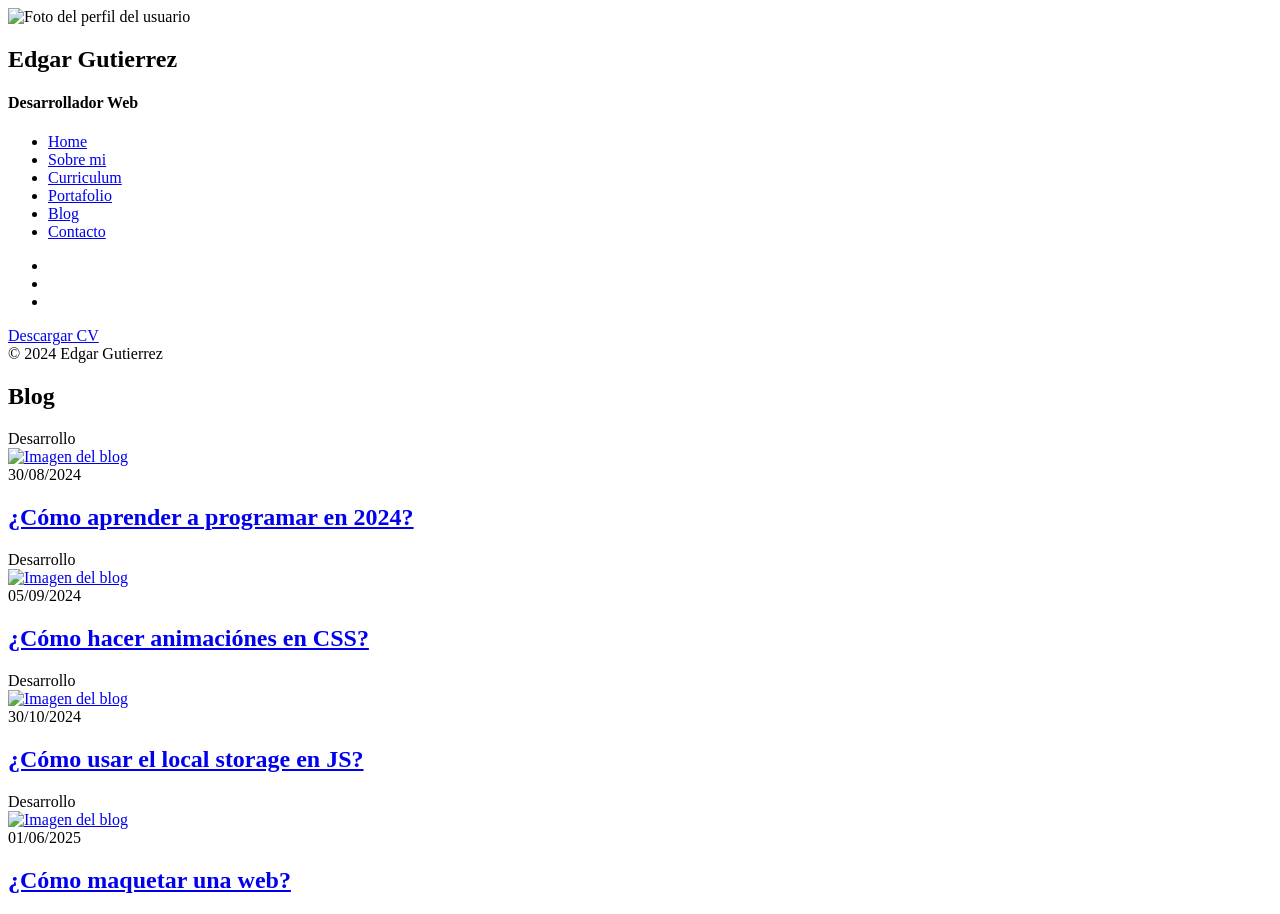
==== blog.html @ 9d8c7b8d "Add files via upload" ====
<!DOCTYPE html>
<html lang="es">
<head>
    <meta charset="UTF-8">
    <meta name="viewport" content="width=device-width, initial-scale=1, maximum-scale=1">
    <link rel="stylesheet" type="text/css" href="assets/fonts/fontawesome-free-6.1.2-web/css/all.min.css"/>
    <link rel="stylesheet" type="text/css" href="assets/fonts/poppins/poppins.css"/>
    <link rel="stylesheet" type="text/css" href="assets/css/reset.css"/>
    <link rel="stylesheet" type="text/css" href="assets/css/scroll.css"/>
    <link rel="stylesheet" type="text/css" href="assets/css/styles.css"/>
    <link rel="stylesheet" type="text/css" href="assets/css/responsive.css"/>
    <script src="assets/js/menu.js" defer></script>

    <title>Portafolio - Edgar Gutierrez</title>
</head>
<body>
    <!-------Layout principal------>
    <div class="layout">
        
        <!--Barra lateral (info usuario)-->
        <aside class="layout__aside">
            <section class="aside__userInfo">

                <!--Informacion general-->
                <div class="userInfo__general">
                    <div class="userInfo__containerImage">
                        <img src="assets/img/default-user.jpg" class="userInfo__image" alt="Foto del perfil del usuario"/>
                        <!--Aqui es la sombra con el pseudoelemento-->
                    </div>

                    <h2 class="userInfo__name">Edgar Gutierrez</h2>
                    <h4 class="userInfo__job">Desarrollador Web</h4>
                </div>
                
                <!--Menú de navegación-->
                <nav class="layout__menu">
                    <ul class="menu__list">
                        <li class="menu__option">
                            <a href="index.html" class="menu__link">
                                <i class="menu__icon fa-solid fa-house"></i>
                                <span class="menu__overlay">Home</span>
                            </a>
                        </li>

                        <li class="menu__option">
                            <a href="sobreMi.html" class="menu__link">
                                <i class="menu__icon fa-solid fa-user"></i>
                                <span class="menu__overlay">Sobre mi</span>
                            </a>
                        </li>

                        <li class="menu__option">
                            <a href="estudios.html" class="menu__link">
                                <i class="menu__icon fa-solid fa-graduation-cap"></i>
                                <span class="menu__overlay">Curriculum</span>
                            </a>
                        </li>

                        <li class="menu__option">
                            <a href="portafolio.html" class="menu__link">
                                <i class="menu__icon fa-solid fa-briefcase"></i>
                                <span class="menu__overlay">Portafolio</span>
                            </a>
                        </li>

                        <li class="menu__option">
                            <a href="blog.html" class="menu__link menu__link--active">
                                <i class="menu__icon fa-solid fa-book"></i>
                                <span class="menu__overlay">Blog</span>
                            </a>
                        </li>

                        <li class="menu__option">
                            <a href="contacto.html" class="menu__link">
                                <i class="menu__icon fa-solid fa-envelope"></i>
                                <span class="menu__overlay">Contacto</span>
                            </a>
                        </li>
                    </ul>
                </nav>

                <!--Links a redes sociales-->
                <div class="userInfo__links">
                    <ul class="links__social">
                        <li class="social__option">
                            <a href="#" class="social__link">
                                <i class="social__icon fa-brands fa-youtube"></i>
                            </a>
                        </li>

                        <li class="social__option">
                            <a href="#" class="social__link">
                                <i class="social__icon fa-brands fa-linkedin"></i>
                            </a>
                        </li>

                        <li class="social__option">
                            <a href="#" class="social__link">
                                <i class="social__icon fa-brands fa-instagram"></i>
                            </a>
                        </li>
                    </ul>
                </div>

                <!--Botón del curriculum-->
                <div class="userInfo__buttons">
                    <a href="#" class="userInfo__btn">Descargar CV</a>
                </div>

                <!--Footer-->
                <footer class="userInfo__footer">
                    &copy; 2024 Edgar Gutierrez
                </footer>

            </section>
        </aside>

        <!--Menú responsive-->
        <div class="layout__menuToggle">
            <i class="menuToggle__icon fa-solid fa-bars"></i>
            <i class="menuToggle__icon fa-solid fa-xmark"></i>
        </div>

        <!--Contenedor principal-->
        <main class="layout__content">
            <section class="content__page content__blog">
                <!--Este contenido cambia en cada pagina del sitio web-->
                <header class="blog__header">
                    <h1 class="blog__title">Blog</h1>
                </header>

                <section class="blog__articles">

                    <article class="articles__article">
                        <div class="article__top">
                            <div class="article__category">Desarrollo</div>
                            <a href="#" class="article__imageLink">
                                <div class="article__mask">
                                    <img src="assets/img/articulo-1.jpg" class="article__image" alt="Imagen del blog"/>
                                </div>

                                <div class="article__logo">
                                    <i class="article__icon fa-solid fa-book"></i>
                                </div>
                            </a>
                        </div>

                        <div class="article__bottom">
                            <time datetime="2024-08-30" class="article__date">30/08/2024</time>
                            <a href="#" class="article__link">
                                <h2 class="article__title">¿Cómo aprender a programar en 2024?</h2>
                            </a>
                        </div>
                    </article>

                    <article class="articles__article">
                        <div class="article__top">
                            <div class="article__category">Desarrollo</div>
                            <a href="#" class="article__imageLink">
                                <div class="article__mask">
                                    <img src="assets/img/articulo-2.jpg" class="article__image" alt="Imagen del blog"/>
                                </div>

                                <div class="article__logo">
                                    <i class="article__icon fa-solid fa-book"></i>
                                </div>
                            </a>
                        </div>

                        <div class="article__bottom">
                            <time datetime="2024-08-30" class="article__date">05/09/2024</time>
                            <a href="#" class="article__link">
                                <h2 class="article__title">¿Cómo hacer animaciónes en CSS?</h2>
                            </a>
                        </div>
                    </article>

                    <article class="articles__article">
                        <div class="article__top">
                            <div class="article__category">Desarrollo</div>
                            <a href="#" class="article__imageLink">
                                <div class="article__mask">
                                    <img src="assets/img/articulo-3.jpg" class="article__image" alt="Imagen del blog"/>
                                </div>

                                <div class="article__logo">
                                    <i class="article__icon fa-solid fa-book"></i>
                                </div>
                            </a>
                        </div>

                        <div class="article__bottom">
                            <time datetime="2024-08-30" class="article__date">30/10/2024</time>
                            <a href="#" class="article__link">
                                <h2 class="article__title">¿Cómo usar el local storage en JS?</h2>
                            </a>
                        </div>
                    </article>

                    <article class="articles__article">
                        <div class="article__top">
                            <div class="article__category">Desarrollo</div>
                            <a href="#" class="article__imageLink">
                                <div class="article__mask">
                                    <img src="assets/img/articulo-4.jpg" class="article__image" alt="Imagen del blog"/>
                                </div>

                                <div class="article__logo">
                                    <i class="article__icon fa-solid fa-book"></i>
                                </div>
                            </a>
                        </div>

                        <div class="article__bottom">
                            <time datetime="2024-08-30" class="article__date">01/06/2025</time>
                            <a href="#" class="article__link">
                                <h2 class="article__title">¿Cómo maquetar una web?</h2>
                            </a>
                        </div>
                    </article>

                </section>

                

            </section>        

        </main>            
                    

    </div>
</body>
</html>
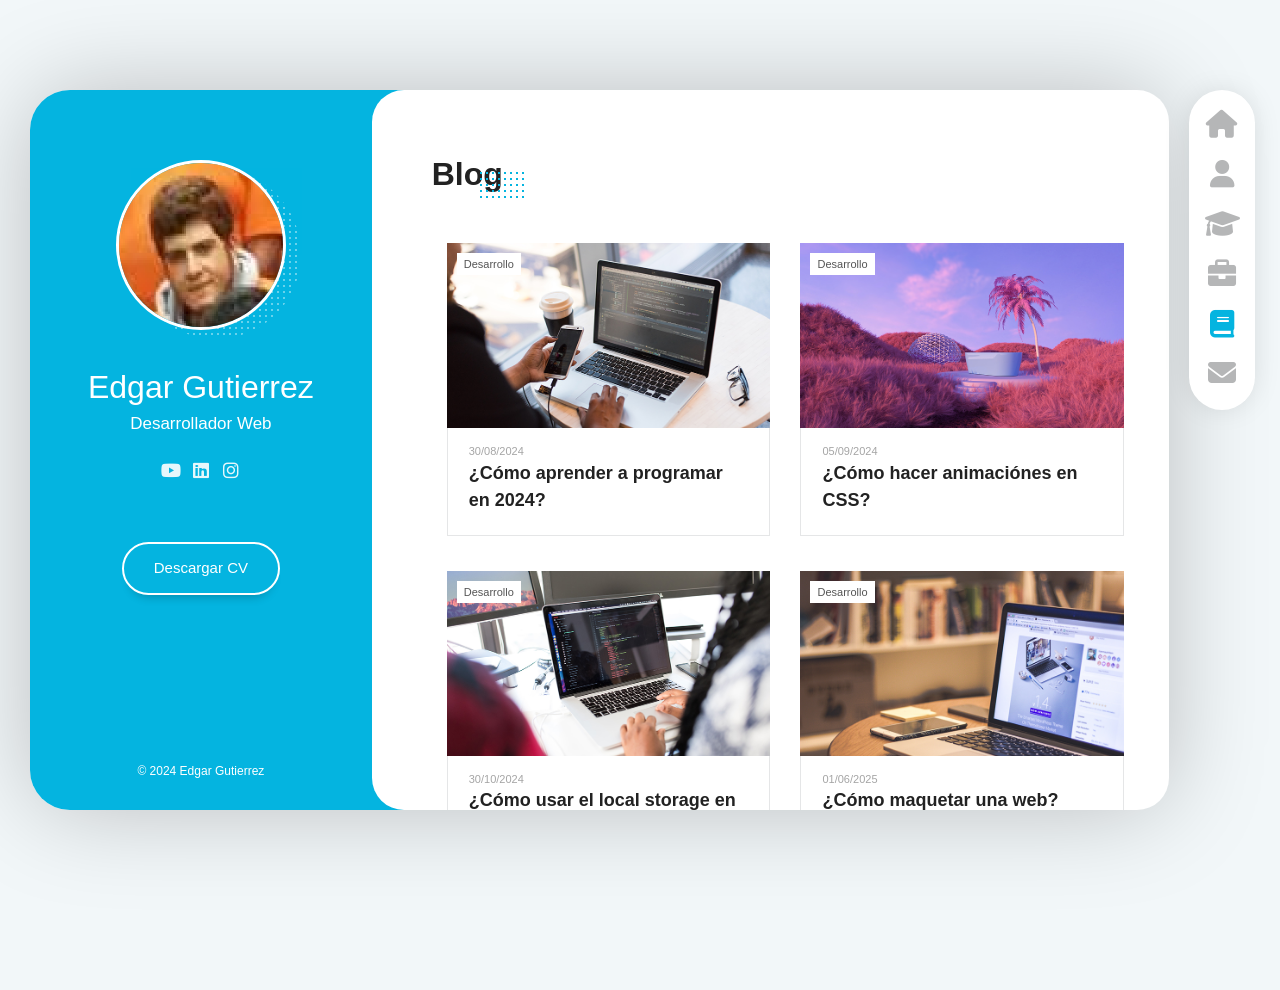
==== commit 4c90a0c5: "first commit" ====
--- a/blog.html
+++ b/blog.html
@@ -1,233 +1,233 @@
-<!DOCTYPE html>
-<html lang="es">
-<head>
-    <meta charset="UTF-8">
-    <meta name="viewport" content="width=device-width, initial-scale=1, maximum-scale=1">
-    <link rel="stylesheet" type="text/css" href="assets/fonts/fontawesome-free-6.1.2-web/css/all.min.css"/>
-    <link rel="stylesheet" type="text/css" href="assets/fonts/poppins/poppins.css"/>
-    <link rel="stylesheet" type="text/css" href="assets/css/reset.css"/>
-    <link rel="stylesheet" type="text/css" href="assets/css/scroll.css"/>
-    <link rel="stylesheet" type="text/css" href="assets/css/styles.css"/>
-    <link rel="stylesheet" type="text/css" href="assets/css/responsive.css"/>
-    <script src="assets/js/menu.js" defer></script>
-
-    <title>Portafolio - Edgar Gutierrez</title>
-</head>
-<body>
-    <!-------Layout principal------>
-    <div class="layout">
-        
-        <!--Barra lateral (info usuario)-->
-        <aside class="layout__aside">
-            <section class="aside__userInfo">
-
-                <!--Informacion general-->
-                <div class="userInfo__general">
-                    <div class="userInfo__containerImage">
-                        <img src="assets/img/default-user.jpg" class="userInfo__image" alt="Foto del perfil del usuario"/>
-                        <!--Aqui es la sombra con el pseudoelemento-->
-                    </div>
-
-                    <h2 class="userInfo__name">Edgar Gutierrez</h2>
-                    <h4 class="userInfo__job">Desarrollador Web</h4>
-                </div>
-                
-                <!--Menú de navegación-->
-                <nav class="layout__menu">
-                    <ul class="menu__list">
-                        <li class="menu__option">
-                            <a href="index.html" class="menu__link">
-                                <i class="menu__icon fa-solid fa-house"></i>
-                                <span class="menu__overlay">Home</span>
-                            </a>
-                        </li>
-
-                        <li class="menu__option">
-                            <a href="sobreMi.html" class="menu__link">
-                                <i class="menu__icon fa-solid fa-user"></i>
-                                <span class="menu__overlay">Sobre mi</span>
-                            </a>
-                        </li>
-
-                        <li class="menu__option">
-                            <a href="estudios.html" class="menu__link">
-                                <i class="menu__icon fa-solid fa-graduation-cap"></i>
-                                <span class="menu__overlay">Curriculum</span>
-                            </a>
-                        </li>
-
-                        <li class="menu__option">
-                            <a href="portafolio.html" class="menu__link">
-                                <i class="menu__icon fa-solid fa-briefcase"></i>
-                                <span class="menu__overlay">Portafolio</span>
-                            </a>
-                        </li>
-
-                        <li class="menu__option">
-                            <a href="blog.html" class="menu__link menu__link--active">
-                                <i class="menu__icon fa-solid fa-book"></i>
-                                <span class="menu__overlay">Blog</span>
-                            </a>
-                        </li>
-
-                        <li class="menu__option">
-                            <a href="contacto.html" class="menu__link">
-                                <i class="menu__icon fa-solid fa-envelope"></i>
-                                <span class="menu__overlay">Contacto</span>
-                            </a>
-                        </li>
-                    </ul>
-                </nav>
-
-                <!--Links a redes sociales-->
-                <div class="userInfo__links">
-                    <ul class="links__social">
-                        <li class="social__option">
-                            <a href="#" class="social__link">
-                                <i class="social__icon fa-brands fa-youtube"></i>
-                            </a>
-                        </li>
-
-                        <li class="social__option">
-                            <a href="#" class="social__link">
-                                <i class="social__icon fa-brands fa-linkedin"></i>
-                            </a>
-                        </li>
-
-                        <li class="social__option">
-                            <a href="#" class="social__link">
-                                <i class="social__icon fa-brands fa-instagram"></i>
-                            </a>
-                        </li>
-                    </ul>
-                </div>
-
-                <!--Botón del curriculum-->
-                <div class="userInfo__buttons">
-                    <a href="#" class="userInfo__btn">Descargar CV</a>
-                </div>
-
-                <!--Footer-->
-                <footer class="userInfo__footer">
-                    &copy; 2024 Edgar Gutierrez
-                </footer>
-
-            </section>
-        </aside>
-
-        <!--Menú responsive-->
-        <div class="layout__menuToggle">
-            <i class="menuToggle__icon fa-solid fa-bars"></i>
-            <i class="menuToggle__icon fa-solid fa-xmark"></i>
-        </div>
-
-        <!--Contenedor principal-->
-        <main class="layout__content">
-            <section class="content__page content__blog">
-                <!--Este contenido cambia en cada pagina del sitio web-->
-                <header class="blog__header">
-                    <h1 class="blog__title">Blog</h1>
-                </header>
-
-                <section class="blog__articles">
-
-                    <article class="articles__article">
-                        <div class="article__top">
-                            <div class="article__category">Desarrollo</div>
-                            <a href="#" class="article__imageLink">
-                                <div class="article__mask">
-                                    <img src="assets/img/articulo-1.jpg" class="article__image" alt="Imagen del blog"/>
-                                </div>
-
-                                <div class="article__logo">
-                                    <i class="article__icon fa-solid fa-book"></i>
-                                </div>
-                            </a>
-                        </div>
-
-                        <div class="article__bottom">
-                            <time datetime="2024-08-30" class="article__date">30/08/2024</time>
-                            <a href="#" class="article__link">
-                                <h2 class="article__title">¿Cómo aprender a programar en 2024?</h2>
-                            </a>
-                        </div>
-                    </article>
-
-                    <article class="articles__article">
-                        <div class="article__top">
-                            <div class="article__category">Desarrollo</div>
-                            <a href="#" class="article__imageLink">
-                                <div class="article__mask">
-                                    <img src="assets/img/articulo-2.jpg" class="article__image" alt="Imagen del blog"/>
-                                </div>
-
-                                <div class="article__logo">
-                                    <i class="article__icon fa-solid fa-book"></i>
-                                </div>
-                            </a>
-                        </div>
-
-                        <div class="article__bottom">
-                            <time datetime="2024-08-30" class="article__date">05/09/2024</time>
-                            <a href="#" class="article__link">
-                                <h2 class="article__title">¿Cómo hacer animaciónes en CSS?</h2>
-                            </a>
-                        </div>
-                    </article>
-
-                    <article class="articles__article">
-                        <div class="article__top">
-                            <div class="article__category">Desarrollo</div>
-                            <a href="#" class="article__imageLink">
-                                <div class="article__mask">
-                                    <img src="assets/img/articulo-3.jpg" class="article__image" alt="Imagen del blog"/>
-                                </div>
-
-                                <div class="article__logo">
-                                    <i class="article__icon fa-solid fa-book"></i>
-                                </div>
-                            </a>
-                        </div>
-
-                        <div class="article__bottom">
-                            <time datetime="2024-08-30" class="article__date">30/10/2024</time>
-                            <a href="#" class="article__link">
-                                <h2 class="article__title">¿Cómo usar el local storage en JS?</h2>
-                            </a>
-                        </div>
-                    </article>
-
-                    <article class="articles__article">
-                        <div class="article__top">
-                            <div class="article__category">Desarrollo</div>
-                            <a href="#" class="article__imageLink">
-                                <div class="article__mask">
-                                    <img src="assets/img/articulo-4.jpg" class="article__image" alt="Imagen del blog"/>
-                                </div>
-
-                                <div class="article__logo">
-                                    <i class="article__icon fa-solid fa-book"></i>
-                                </div>
-                            </a>
-                        </div>
-
-                        <div class="article__bottom">
-                            <time datetime="2024-08-30" class="article__date">01/06/2025</time>
-                            <a href="#" class="article__link">
-                                <h2 class="article__title">¿Cómo maquetar una web?</h2>
-                            </a>
-                        </div>
-                    </article>
-
-                </section>
-
-                
-
-            </section>        
-
-        </main>            
-                    
-
-    </div>
-</body>
+<!DOCTYPE html>
+<html lang="es">
+<head>
+    <meta charset="UTF-8">
+    <meta name="viewport" content="width=device-width, initial-scale=1, maximum-scale=1">
+    <link rel="stylesheet" type="text/css" href="assets/fonts/fontawesome-free-6.1.2-web/css/all.min.css"/>
+    <link rel="stylesheet" type="text/css" href="assets/fonts/poppins/poppins.css"/>
+    <link rel="stylesheet" type="text/css" href="assets/css/reset.css"/>
+    <link rel="stylesheet" type="text/css" href="assets/css/scroll.css"/>
+    <link rel="stylesheet" type="text/css" href="assets/css/styles.css"/>
+    <link rel="stylesheet" type="text/css" href="assets/css/responsive.css"/>
+    <script src="assets/js/menu.js" defer></script>
+
+    <title>Portafolio - Edgar Gutierrez</title>
+</head>
+<body>
+    <!-------Layout principal------>
+    <div class="layout">
+        
+        <!--Barra lateral (info usuario)-->
+        <aside class="layout__aside">
+            <section class="aside__userInfo">
+
+                <!--Informacion general-->
+                <div class="userInfo__general">
+                    <div class="userInfo__containerImage">
+                        <img src="assets/img/default-user.jpg" class="userInfo__image" alt="Foto del perfil del usuario"/>
+                        <!--Aqui es la sombra con el pseudoelemento-->
+                    </div>
+
+                    <h2 class="userInfo__name">Edgar Gutierrez</h2>
+                    <h4 class="userInfo__job">Desarrollador Web</h4>
+                </div>
+                
+                <!--Menú de navegación-->
+                <nav class="layout__menu">
+                    <ul class="menu__list">
+                        <li class="menu__option">
+                            <a href="index.html" class="menu__link">
+                                <i class="menu__icon fa-solid fa-house"></i>
+                                <span class="menu__overlay">Home</span>
+                            </a>
+                        </li>
+
+                        <li class="menu__option">
+                            <a href="sobreMi.html" class="menu__link">
+                                <i class="menu__icon fa-solid fa-user"></i>
+                                <span class="menu__overlay">Sobre mi</span>
+                            </a>
+                        </li>
+
+                        <li class="menu__option">
+                            <a href="estudios.html" class="menu__link">
+                                <i class="menu__icon fa-solid fa-graduation-cap"></i>
+                                <span class="menu__overlay">Curriculum</span>
+                            </a>
+                        </li>
+
+                        <li class="menu__option">
+                            <a href="portafolio.html" class="menu__link">
+                                <i class="menu__icon fa-solid fa-briefcase"></i>
+                                <span class="menu__overlay">Portafolio</span>
+                            </a>
+                        </li>
+
+                        <li class="menu__option">
+                            <a href="blog.html" class="menu__link menu__link--active">
+                                <i class="menu__icon fa-solid fa-book"></i>
+                                <span class="menu__overlay">Blog</span>
+                            </a>
+                        </li>
+
+                        <li class="menu__option">
+                            <a href="contacto.html" class="menu__link">
+                                <i class="menu__icon fa-solid fa-envelope"></i>
+                                <span class="menu__overlay">Contacto</span>
+                            </a>
+                        </li>
+                    </ul>
+                </nav>
+
+                <!--Links a redes sociales-->
+                <div class="userInfo__links">
+                    <ul class="links__social">
+                        <li class="social__option">
+                            <a href="#" class="social__link">
+                                <i class="social__icon fa-brands fa-youtube"></i>
+                            </a>
+                        </li>
+
+                        <li class="social__option">
+                            <a href="#" class="social__link">
+                                <i class="social__icon fa-brands fa-linkedin"></i>
+                            </a>
+                        </li>
+
+                        <li class="social__option">
+                            <a href="#" class="social__link">
+                                <i class="social__icon fa-brands fa-instagram"></i>
+                            </a>
+                        </li>
+                    </ul>
+                </div>
+
+                <!--Botón del curriculum-->
+                <div class="userInfo__buttons">
+                    <a href="#" class="userInfo__btn">Descargar CV</a>
+                </div>
+
+                <!--Footer-->
+                <footer class="userInfo__footer">
+                    &copy; 2024 Edgar Gutierrez
+                </footer>
+
+            </section>
+        </aside>
+
+        <!--Menú responsive-->
+        <div class="layout__menuToggle">
+            <i class="menuToggle__icon fa-solid fa-bars"></i>
+            <i class="menuToggle__icon fa-solid fa-xmark"></i>
+        </div>
+
+        <!--Contenedor principal-->
+        <main class="layout__content">
+            <section class="content__page content__blog">
+                <!--Este contenido cambia en cada pagina del sitio web-->
+                <header class="blog__header">
+                    <h1 class="blog__title">Blog</h1>
+                </header>
+
+                <section class="blog__articles">
+
+                    <article class="articles__article">
+                        <div class="article__top">
+                            <div class="article__category">Desarrollo</div>
+                            <a href="#" class="article__imageLink">
+                                <div class="article__mask">
+                                    <img src="assets/img/articulo-1.jpg" class="article__image" alt="Imagen del blog"/>
+                                </div>
+
+                                <div class="article__logo">
+                                    <i class="article__icon fa-solid fa-book"></i>
+                                </div>
+                            </a>
+                        </div>
+
+                        <div class="article__bottom">
+                            <time datetime="2024-08-30" class="article__date">30/08/2024</time>
+                            <a href="#" class="article__link">
+                                <h2 class="article__title">¿Cómo aprender a programar en 2024?</h2>
+                            </a>
+                        </div>
+                    </article>
+
+                    <article class="articles__article">
+                        <div class="article__top">
+                            <div class="article__category">Desarrollo</div>
+                            <a href="#" class="article__imageLink">
+                                <div class="article__mask">
+                                    <img src="assets/img/articulo-2.jpg" class="article__image" alt="Imagen del blog"/>
+                                </div>
+
+                                <div class="article__logo">
+                                    <i class="article__icon fa-solid fa-book"></i>
+                                </div>
+                            </a>
+                        </div>
+
+                        <div class="article__bottom">
+                            <time datetime="2024-08-30" class="article__date">05/09/2024</time>
+                            <a href="#" class="article__link">
+                                <h2 class="article__title">¿Cómo hacer animaciónes en CSS?</h2>
+                            </a>
+                        </div>
+                    </article>
+
+                    <article class="articles__article">
+                        <div class="article__top">
+                            <div class="article__category">Desarrollo</div>
+                            <a href="#" class="article__imageLink">
+                                <div class="article__mask">
+                                    <img src="assets/img/articulo-3.jpg" class="article__image" alt="Imagen del blog"/>
+                                </div>
+
+                                <div class="article__logo">
+                                    <i class="article__icon fa-solid fa-book"></i>
+                                </div>
+                            </a>
+                        </div>
+
+                        <div class="article__bottom">
+                            <time datetime="2024-08-30" class="article__date">30/10/2024</time>
+                            <a href="#" class="article__link">
+                                <h2 class="article__title">¿Cómo usar el local storage en JS?</h2>
+                            </a>
+                        </div>
+                    </article>
+
+                    <article class="articles__article">
+                        <div class="article__top">
+                            <div class="article__category">Desarrollo</div>
+                            <a href="#" class="article__imageLink">
+                                <div class="article__mask">
+                                    <img src="assets/img/articulo-4.jpg" class="article__image" alt="Imagen del blog"/>
+                                </div>
+
+                                <div class="article__logo">
+                                    <i class="article__icon fa-solid fa-book"></i>
+                                </div>
+                            </a>
+                        </div>
+
+                        <div class="article__bottom">
+                            <time datetime="2024-08-30" class="article__date">01/06/2025</time>
+                            <a href="#" class="article__link">
+                                <h2 class="article__title">¿Cómo maquetar una web?</h2>
+                            </a>
+                        </div>
+                    </article>
+
+                </section>
+
+                
+
+            </section>        
+
+        </main>            
+                    
+
+    </div>
+</body>
 </html>
--- a/assets/css/scroll.css
+++ b/assets/css/scroll.css
@@ -0,0 +1,84 @@
+:root{
+    --colorScrollBar: #d3d3d4;
+    --colorBackgroundScrollBar: #eee;
+}
+/*Scroll para Moz*/
+.content__page{
+    scrollbar-width: thin;
+    scrollbar-color: var(--colorScrollBar) transparent;
+}
+
+
+
+
+
+
+
+
+
+/*Scroll chrom*/
+.content__page::-webkit-scrollbar{
+    width: 25px;
+    background: transparent;
+}
+
+/*"thumb" es un elemento que puedes clickear y mover en una pagina*/
+.content__page::-webkit-scrollbar-thumb{
+    border: 10px solid transparent;
+    box-shadow: none;
+    border-radius: 40px;
+}
+
+.content__page:hover::-webkit-scrollbar-thumb{
+    box-shadow: inset 0 0 0 10px var(--colorScrollBar);
+}
+
+.content__page:hover::-webkit-scrollbar-thumb:hover{
+    border: 8px solid transparent;
+    box-shadow: inset 0 0 0 10px var(--colorSecondary);
+}
+
+.content__page::-webkit-scrollbar-track{
+    background-color: transparent;
+    margin: 40px 0;
+}
+
+
+.layout__aside::-webkit-scrollbar{
+    width: 25px;
+    background: var(--colorSecondary);
+}
+
+/*"thumb" es un elemento que puedes clickear y mover en una pagina*/
+.layout__aside::-webkit-scrollbar-thumb{
+    border: 10px solid transparent;
+    box-shadow: none;
+    border-radius: 40px;
+}
+
+.layout__aside:hover::-webkit-scrollbar-thumb{
+    box-shadow: inset 0 0 0 10px var(--colorPrincipal);
+}
+
+.layout__aside:hover::-webkit-scrollbar-thumb:hover{
+    border: 8px solid transparent;
+    box-shadow: inset 0 0 0 10px var(--colorPrincipal);
+}
+
+.layout__aside::-webkit-scrollbar-track{
+    background-color: transparent;
+    margin: 40px 0;
+}
+
+/*Scroll para Moz*/
+.layout__aside{
+    scrollbar-width: thin;
+    scrollbar-color: var(--colorScrollBar) transparent;
+    
+}
+
+.layout__aside{
+    scrollbar-width: thin;
+    scrollbar-color: var(--colorScrollBar) var(--colorSecondary);
+   
+}
--- a/assets/css/styles.css
+++ b/assets/css/styles.css
@@ -0,0 +1,1290 @@
+/*Definición variables*/
+:root{
+    --colorPrincipal: #ffffff;
+    --colorSecondary: #04B4E0;
+    --colorBackground: #F2F7F9;
+    --colorTransparent: transparent;
+    --colorIcon: #B5B6B7;
+    --colorSubtitle: #A5A5A5;
+    --colorTitle: #222222;
+    --colorText: #555;
+    --colorBorderReviews: #e5e6e7;
+    --colorCompany: #a5a6a7;
+    --colorBackgroudCertificates: #f5f5f5;
+    --colorBackgroundContact: #fcfcfc;
+}
+
+/*Estilos generales*/
+html{
+    font-size: 10px;
+}
+
+body{
+    width: 100%;
+    height: 100%;
+    font-family: "Poppins", Arial, Helvetica, sans-serif;
+    font-size: 1.5rem;
+    background-color: var(--colorBackground);
+    color: var(--colorText);
+    /*La nuestra imagen de fondo se recortara con overflow: hidden y no tendremos scroll en la pagina*/
+    overflow: hidden;
+}
+
+h1, h2, h3, h4, h5{
+    color: var(--colorTitle);
+}
+
+/*Imagen de fondo*/
+body{
+    background-image: url("../img/fondo.png");
+    background-size: cover;
+    background-repeat: no-repeat;
+    background-position: -39px -131px;
+}
+
+/*Estructura principal*/
+.layout{
+    position: relative;
+    min-width: 1290px;
+    width: 75%;
+    height: 80vh;
+    min-height: 80vh;
+    margin: 10vh auto;
+
+    display: grid;
+    grid-template-areas: 
+        "aside content"
+    ;
+    grid-template-columns: 30% 70%;
+
+    /*Sombra detras del layout*/
+    border-radius: 4rem;
+    box-shadow: 0 0 100px -5px rgba(0, 0, 0, 0.25);
+}
+
+/*Barra lateral azul*/
+.layout__aside{
+    grid-area: aside;
+    border-radius: 4rem 0 0 4rem;
+    overflow: auto;
+    /*con overflow-x: hidden, todo lo que sobresalga a nivel lateral de la izquierda
+     será ocultado (en este caso, la imagen de usuario) y con eso conseguimos el borde redondeado de la esquina superior
+     izquierda*/
+    overflow-x: hidden;
+}
+
+.aside__userInfo{
+    display: flex;
+    flex-direction: column;
+    align-items: center;
+    text-align: center;
+    min-height: 100%;
+    min-width: 30rem;
+    background-color: var(--colorSecondary);
+    color: var(--colorPrincipal);
+}
+
+.userInfo__containerImage{
+    position: relative;
+    display: inline-block;
+    width: 17rem;
+    height: 17rem;
+    margin-top: 7rem;
+    /*con z-index: 1, le estamos poniendo al contenedor de la imagen 1 capa*/
+    z-index: 1;
+    
+    
+}
+
+.userInfo__image{
+    width: 100%;
+    height: 100%;
+    background-color: var(--colorPrincipal);
+    border: 3px solid var(--colorPrincipal);
+    border-radius: 50%;
+}
+
+.userInfo__containerImage::after{
+    content: "";
+    position: absolute;
+    top: 5%;
+    left: 9%;
+    z-index: -1;
+    width: 100%;
+    height: 100%;
+    background-image: -webkit-repeating-radial-gradient(center center,
+         #fff, #fff 1px, transparent 0px,
+         transparent 100%);
+    background-size: 0.6rem 0.6rem;
+    opacity: 0.4;
+    border-radius: 50%;     
+}
+
+.userInfo__name{
+    font-size: 3.2rem;
+    font-weight: normal;
+    color: var(--colorPrincipal);
+    margin-top: 2.6rem;
+}
+
+.userInfo__job{
+    font-size: 1.7rem;
+    font-weight: 200;
+    color: var(--colorPrincipal);
+}
+
+.userInfo__links{
+    margin-bottom: 3.6rem;
+}
+
+.links__social{
+    text-align: center;
+    margin-top: 2rem;
+    display: flex;
+    flex-direction: row;
+}
+
+.social__option{
+    height: 3rem;
+    width: 3rem;
+    font-size: 1.8rem;
+    line-height: 3.1rem;
+    opacity: 0.9;
+    border-radius: 50%;
+    transition: all 300ms ease-in-out;
+}
+
+.social__option:hover{
+    opacity: 1;
+    background-color: rgba(255,255,255, 0.20);
+}
+
+.userInfo__buttons{
+    margin-top: 2rem;
+    margin-bottom: 4rem;
+}
+
+.userInfo__btn{
+    padding: 3rem;
+    padding-top: 1.3rem;
+    padding-bottom: 1.3rem;
+    border: 2px solid var(--colorPrincipal);
+    border-radius: 3.2rem;
+    color: var(--colorPrincipal);
+    box-shadow: 0 10px 10px -8px rgba(0,0,0, 0.22);
+    transition: all 300ms ease-in-out;
+}
+
+.userInfo__btn:hover{
+    background-color: var(--colorPrincipal);
+    color: var(--colorSecondary);
+}
+
+.userInfo__footer{
+    position: absolute;
+    bottom: 3rem;
+    font-size: 1.2rem;
+}
+
+
+
+/*Contenido principal*/
+.layout__content{
+    grid-area: content;
+    height: 100%;
+    min-height: 100%;
+    background-color: var(--colorSecondary);
+    border-radius: 0 10rem 10rem 0;
+}
+
+.content__page{
+    min-height: 100%;
+    background-color: var(--colorPrincipal);
+    border-radius: 3.2rem;
+    display: flex;
+    flex-direction: column;
+    align-items: center;
+    justify-content: center;
+}
+
+.page__name{
+    font-size: 6rem;
+    margin-bottom: 1rem;
+}
+
+.page__job{
+    font-size: 2.1rem;
+    font-weight: lighter;
+    color: var(--colorSubtitle);
+}
+
+/*Menú navegación lateral*/
+.layout__menu{
+    display: block;
+    position: absolute;
+    top: 0;
+    right: -10.5rem;
+    min-width: 11rem;
+    background-color: var(--colorTransparent);
+}
+
+.menu__list{
+    display: flex;
+    flex-direction: column;
+    justify-content: space-between;
+    align-items: center;
+    position: relative;
+    width: 60%;
+    min-height: 32rem;
+    background-color: var(--colorPrincipal);
+    box-shadow: 0 0 3rem -0.5rem rgba(0, 0, 0, 0.15);
+    border-radius: 5rem;
+    padding: 2rem 0;
+    margin-left: 2.5rem;
+}
+
+.menu__option{
+    display: block;
+    width: 100%;
+    text-align: center;
+}
+
+
+
+.menu__option:hover .menu__icon,
+.menu__link--active .menu__icon{
+    color: var(--colorSecondary);
+}
+
+.menu__icon{
+    color: var(--colorIcon);
+    font-size: 2.8rem;
+    transition: all 300ms ease-in-out;
+}
+
+.menu__overlay{
+    position: absolute;
+    right: 0;
+    margin-top: -3rem;
+    opacity: 0;
+    display: block;
+    color: var(--colorPrincipal);
+    background-color: var(--colorSecondary);
+    white-space: nowrap;
+    padding: 0.5rem 1rem;
+    transition: all 300ms ease-in-out;
+}
+
+.menu__option:hover .menu__overlay{
+    opacity: 1;
+    right: 100%;
+}
+
+/*Sobre mi*/
+
+/*estilos generales (sobre mi y otras paginas)*/
+.content__about,
+.content__resume,
+.content__portfolio,
+.content__blog,
+.content__contact{
+    display: block;
+    height: 100%;
+    min-height: 100%;
+    padding: 6rem;
+    padding-right: 3rem;
+    overflow: auto;   
+}
+
+.about__header,
+.resume__header,
+.portfolio__header,
+.blog__header,
+.contact__header{
+    /*en el caso que se quiera poner efectos a un elemento con un pseudoelemento
+     after toca poner como display de dicho elemento "inline-block" ya que se
+     necesita en este caso que el elemento actue como bloque para mantener los
+     margenes de los demas elementos sin embargo tambien ocupa ser un elemento
+     de linea para que su tamaño se adecue con el contenido que tiene este elemento
+     que en este caso es el pseudoelemento after, de esta forma se evita hacer
+     modificaciones innecesarias al momento de hacer responsive*/
+    display: inline-block;
+    margin-bottom: 4.5rem;
+}
+
+.about__title,
+.resume__title,
+.portfolio__title,
+.blog__title,
+.contact__title{
+    font-size: 3.2rem;
+    position: relative;
+
+}
+
+.about__title::after,
+.resume__title::after,
+.portfolio__title::after,
+.blog__title::after,
+.contact__title::after{
+    content: "";
+    position: absolute;
+    top: 2rem;
+    right: -2.5rem;
+    width: 5rem;
+    height: 3rem;
+    background-image: -webkit-repeating-radial-gradient(center center,
+         var(--colorSecondary), var(--colorSecondary) 1px, transparent 0px,
+          transparent 100%);
+    background-size: 6px 6px;
+}
+
+.title__color,
+.subtitle__color{
+    color: var(--colorSecondary);
+}
+
+/*Info personal*/
+
+.about__personalInfo{
+    width: 100%;
+    display: flex;
+    flex-direction: row;
+    margin-bottom: 5rem;
+}
+
+.personalInfo__bio{
+    /*flex-basis similar a width*/
+    flex-basis: 56%;
+}
+
+.personalInfo__data{
+    flex-basis: 44%;
+    padding: 0 1.5rem;
+}
+
+.personalInfo__description{
+    font-size: 1.5rem;
+    line-height: 2.4rem;
+}
+
+.personalInfo__option{
+    margin-bottom: 1rem;
+}
+
+.personalInfo__title{
+    margin-right: 0.5rem;
+    color: var(--colorSecondary);
+    font-weight: 600;
+}
+
+
+/*Servicios-Reviews-clients-prices-extra-resume-portfolio*/
+
+.about__services,
+.about__reviews,
+.about__clients,
+.about__prices,
+.about__extra{
+    width: 100%;
+    margin-bottom: 3rem;
+}
+
+.services__header,
+.reviews__header,
+.clients__header,
+.price__header,
+.extra__header,
+.resume__subheader,
+.contact__formHeader{
+    display: inline-block;
+    padding-right: 1.2rem;
+    position: relative;
+    margin-bottom: 2.5rem;
+}
+
+.services__title,
+.reviews__title,
+.clients__title,
+.price__title,
+.extra__title,
+.resume__subtitle,
+.formHeader__subtitle{
+    font-size: 2.1rem;
+}
+
+.services__title::after,
+.reviews__title::after,
+.clients__title::after,
+.price__title::after,
+.extra__title::after,
+.resume__subtitle::after,
+.formHeader__subtitle::after{
+    content: "";
+    position: absolute;
+    top: 1.4rem;
+    right: -2.2rem;
+    width: 5rem;
+    height: 2rem;
+    background-image: -webkit-repeating-radial-gradient(center center,
+         var(--colorSecondary), var(--colorSecondary) 1px, transparent 0px,
+          transparent 100%);
+    background-size: 6px 6px;
+}
+
+/*Servicios*/
+.services__container{
+    width: 100%;
+    display: flex;
+    flex-direction: row;
+    flex-wrap: wrap;
+}
+
+.services__service{
+    /*si solo ponemos el porcentaje directo en flex-basis
+    y tenemos un margin-right establecido, vemos que es posible
+    que haya irregularidades en la forma de nuestra pagina, 
+    por lo que podriamos hacer uso de la funcion calc() poner
+    el porcentaje que nos interesa y restarle los rem que le 
+    pusimos a margin-right, con esto tendremos los margenes
+    que queremos y aparte tener distribuido de forma correcta
+    a lo que estamos buscando en el diseño de la pagina*/
+    flex-basis: calc(50% - 3rem);
+    margin-right: 3rem;
+    margin-bottom: 2.5rem;
+}
+
+.service__realIcon{
+    color: var(--colorSecondary);
+    font-size: 3.8rem;
+}
+
+.service__title{
+    font-size: 1.8rem;
+    margin: 0.5rem 0;
+}
+
+.service__description{
+    font-size: 1.5rem;
+    text-align: justify;
+}
+
+/*Reviews*/
+
+.reviews__container{
+    width: 100%;
+    display: flex;
+    flex-direction: row;
+    flex-wrap: wrap;
+
+}
+
+.reviews__review{
+    flex-basis: calc(50% - 2.5rem);
+
+    border: 2px solid var(--colorBorderReviews);
+    border-radius: 2rem;
+    padding-top: 0;
+    padding-right: 2.5rem;
+    padding-left: 2.5rem;
+    padding-bottom: 1.5rem;
+    margin-right: 2.5rem;
+    margin-top: 4.5rem;
+    margin-bottom: 1rem;
+}
+
+.review__imgContainer{
+    width: 100%;
+}
+
+.review__img{
+    max-width: 9rem;
+    max-height: 9rem;
+    margin: 0 auto;
+    margin-top: -4.5rem;
+    margin-bottom: 2rem;
+    border-radius: 9rem;
+    box-shadow: 0px 10px 10px -8px rgba(0,0,0,0.22);
+    
+}
+
+.review__description{
+    margin-bottom: 1rem;
+}
+
+.review__text{
+    font-size: 1.5rem;
+    line-height: 2.4rem;
+}
+
+.review__author{
+    margin-top: 2rem;
+    display: flex;
+    flex-direction: row;
+    justify-content: space-between;
+}
+
+.review__name{
+    margin-bottom: 0.5rem;
+    font-size: 1.5rem;
+}
+
+.review__company{
+    color: var(--colorCompany);
+    font-weight: 300;
+    font-size: 1.3rem;
+}
+
+.review__icon{
+    font-size: 4rem;
+    opacity: 0.5;
+    color: var(--colorSecondary)
+}
+
+/*Clientes*/
+.about__clients{
+    width: 100%;
+    margin-bottom: 2rem;
+}
+
+.clients__header{
+    margin-bottom: 3rem;
+}
+
+.clients__container{
+    display: flex;
+    flex-direction: row;
+    justify-content: space-between;
+}
+
+.clients__link{
+    display: block;
+    width: 100%;
+    opacity: 0.7;
+    transition: all 300ms linear;
+}
+
+.clients__link:hover{
+    opacity: 1;
+}
+
+.clients__image{
+    width: 14.5rem;
+    padding: 1.5rem;
+    margin-bottom: 1.5rem;
+}
+
+/*Precios*/
+.prices__container{
+    margin-bottom: 5rem;
+    display: flex;
+    flex-direction: row;
+
+}
+
+.price__box{
+    flex-basis: 50%;
+    height: 100%;
+    margin-right: 3rem;
+    padding: 3rem;
+    border: 2px solid var(--colorBorderReviews);
+    border-radius: 1.5rem;
+    text-align: center;
+    transition: all 300ms ease-in-out;
+}
+
+.price__box:last-of-type{
+    /*intenta desactivar esta propiedad para ver el cambio en
+    la pagina web*/
+    margin-right: 0rem;
+}
+
+.price__box:hover,
+.extra__info:hover{
+    box-shadow: 0 18px 24px -5px rgba(0, 0, 0, 0.15);
+    transform: translateY(-1rem);
+}
+
+.prices_subtitile{
+    margin-bottom: 3rem;
+}
+
+.prices__text{
+    /*hay que indicar una posicion relativa para que los efectos
+    de los hover puedan ser visualizados*/
+    position: relative;
+    display: inline block;
+}
+
+.price__box:hover .prices__text::after{
+    content: "";
+    height: 0.2rem;
+    background-color: var(--colorSecondary);
+    position: absolute;
+    left: 0;
+    right: 0;
+    bottom: -1rem;
+
+} 
+
+.prices__price{
+    padding-bottom: 1rem;
+}
+
+.prices__number{
+    display: block;
+    font-size: 4.2rem;
+    line-height: 1;
+    color: var(--colorTitle);
+}
+
+.prices__advice{
+    display: block;
+    color: var(--colorSubtitle);
+}
+
+.prices__buy{
+    padding-top: 2.5rem;
+    padding-bottom: 3rem;
+}
+
+.prices__btn{
+    display: inline-block;
+    padding: 1.2rem 3.1rem;
+    border: 2px solid var(--colorBorderReviews);
+    box-shadow: 0 10px 10px -8px var(--colorBorderReviews);
+    border-radius: 3rem;
+    transition: all 300ms ease-in-out;
+}
+
+.prices__btn:hover{
+    border: 2px solid var(--colorSecondary);
+    background-color: var(--colorSecondary);
+    color: var(--colorPrincipal);
+}
+
+.prices_reward{
+    font-size: 1.4rem;
+    padding: 0.6rem 0;
+}
+
+/*Extra*/
+.extra__container{
+    width: 100%;
+    margin-bottom: 1.5rem;
+    display: flex;
+    flex-direction: row;
+    justify-content: space-between;
+    flex-wrap: wrap;
+    
+}
+
+.extra__info{
+    flex-basis: 30%;
+    padding: 2.5rem 1rem;
+    border: 2px solid var(--colorBorderReviews);
+    border-radius: 1rem;
+    text-align: center;
+    transition: all 300ms ease-in-out;
+}
+
+.extra__info:hover{
+    transform: translateY(-o.5rem);
+}
+
+.extra__icon{
+    font-size: 3.3rem;
+    color: var(--colorSecondary);
+    margin-bottom: 1rem;
+}
+
+.extra__subtitle{
+    font-size: 1.5rem;
+    margin: 1.5rem;
+}
+
+.extra_quantity{
+    display: block;
+    margin: 1.5rem 1rem;
+    margin-bottom: 0;
+    font-size: 3.6rem;
+    line-height: 5rem;
+    color: var(--colorSubtitle);
+}
+
+/*Curriculum*/
+.resume__container{
+    width: 100%;
+    display: flex;
+    flex-direction: row;
+}
+
+/*Curriculum Izquierda*/
+.resume__left{
+    flex-basis: 58%;
+    margin-right: 1.5rem;
+}
+
+.resume__timelines{
+    margin-bottom: 5rem;
+}
+
+.timelines__timeline{
+    position: relative;
+    width: 100%;
+    display: flex;
+    margin-bottom: 1.5rem;
+}
+.timeline__header{
+    flex-basis: 30%;
+    text-align: right;
+    padding-right: 2.5rem;
+}
+
+.timeline__year{
+    margin: 0.3rem 0;
+    line-height: 1.9rem;
+    font-size: 1.4rem;
+}
+
+.timeline__company{
+    display: block;
+    font-size: 1.3rem;
+    font-weight: lighter;
+    color: var(--colorCompany);
+}
+
+.timeline__description{
+    width: 70%;
+    padding-left: 2.5rem;
+    padding-right: 1.5rem;
+}
+
+.timeline_title{
+    font-size: 1.6rem;
+    margin-bottom: 0.3rem;
+}
+
+.timeline__text{
+    font-size: 1.3rem;
+    margin-bottom: 1rem;
+}
+
+.timeline__divider{
+    position: absolute;
+    /*con las posiciones absolutas se nos permite manipular los elementos de forma
+    mucho mas invasiba de manera que pueden invadir el espacio de otros elementos, la capacidad para 
+    manipular un elemento con posicion absoluta es mucho mas grande que si tenemos
+    un elemento con posición relativa, en cuanto a la posicion relativa el elemento
+    se puede mover con respecto al tamaño de la caja que lo contiene, ese espacio
+    esta reservado para ese elemento, por lo que si modificas bruscamente el posi-
+    cionamiento del elemento este puede colocarse arbitrariamente dentro del DOM
+    pero su espacio sigue reservado, cuando un elemento esta en una posicion por
+    defecto que es el estatico sigue el flujo del DOM y no se puede utilizar 
+    propiedades como top o left en su lugar se utilizan los margenes para colocar
+    los elementos en la posicion que se quiera en el DOM, con las posiciones
+    absolutas y relativas podemos manipular y saltarse el modelo de cajas o
+    flujo normal del DOM por eso se pueden usar pseudoelementos con elementos
+    relativos o absolutos, otro aspecto a tomar en cuenta es que las posiciones
+    absolutas estan condicionadas a un limite en especifico, ese limite esta dada
+    por un elemento tipo caja padre el cual un elemento de posicion absoluta esta
+    dentro, por ejemplo, si un elemento de posicion absoluta esta dentro de un 
+    elemento div con posicion relativa, el elemento de posicion absoluta si le
+    ponemos la propiedad top: 0 entonces se colocara al inicio del limite superior
+    del elemento div relativo*/
+    top: 0;
+    left: 30%;
+    bottom: -1.8rem;
+    width: 0.1rem;
+    height: auto;
+    background-color: var(--colorCompany);
+}
+
+.timeline__divider::before{
+    content: "";
+    position: absolute;
+    margin-top: 0.4rem;
+    margin-left: -0.8rem;
+    width: 1.7rem;
+    height: 1.7rem;
+    background-color: var(--colorSecondary);
+    border-radius: 10rem;
+    opacity: 0.25;
+}
+
+.timeline__divider::after{
+    content: "";
+    position: absolute;
+    margin-top: 0.8rem;
+    margin-left: -0.4rem;
+    width: 0.9rem;
+    height: 0.9rem;
+    background-color: var(--colorPrincipal);
+    border-radius: 10rem;
+    border: 2px solid var(--colorSecondary);
+    opacity: 1;
+}
+/*Curriculum Derecha*/
+
+.resume__right{
+    flex-basis: 41%;
+    padding: 0 1.5rem;
+}
+
+.resume__skills{
+    width: 100%;
+    margin-bottom: 3rem;
+}
+
+.skills__title{
+    display: flex;
+    justify-content: space-between;
+}
+
+.skills__text{
+    font-size: 1.3rem;
+    line-height: 1.4rem;
+    margin-bottom: 0.4rem;
+}
+
+.skills__number{
+    font-size: 1.1rem;
+    line-height: 1.4rem;
+    margin-bottom: 0.4rem;
+    color: var(--colorSubtitle);
+}
+
+.skills__progressbar{
+    height: 1rem;
+    border: 1px solid var(--colorSecondary);
+    border-radius: 1rem;
+    background-color: var(--colorPrincipal);
+    margin-bottom: 1.5rem;
+}
+
+.skills__percentage{
+    height: 0.8rem;
+    background-color: var(--colorSecondary);
+    border: 0.2rem solid var(--colorPrincipal);
+    border-radius: 1rem;
+}
+
+.skills__percentage--p1{width: 90%;}
+.skills__percentage--p2{width: 70%;}
+.skills__percentage--p3{width: 60%;}
+.skills__percentage--p4{width: 80%;}
+.skills__percentage--p5{width: 97%;}
+.skills__percentage--p6{width: 85%;}
+.skills__percentage--p7{width: 98%;}
+.skills__percentage--p8{width: 92%;}
+.skills__percentage--p9{width: 81%;}
+
+.knowledges__list{
+    display: flex;
+    flex-direction: row;
+    flex-wrap: wrap;
+}
+
+.knowledge__option{
+    padding: 0.4rem 1rem;
+    margin: 0.3rem;
+    font-size: 1.3rem;
+    background-color: var(--colorSecondary);
+    border-radius: 0.3rem;
+    color: var(--colorPrincipal);
+}
+
+.certificates__container{
+    display: flex;
+    flex-direction: row;
+    flex-wrap: wrap;
+    gap: 3rem;
+}
+
+.certificates__certificate{
+    flex-basis: calc(50% - 1.5rem);
+    border: 2px solid var(--colorBorderReviews);
+    border-radius: 0.8rem;
+    display: flex;
+    flex-direction: row;
+}
+
+.certificate__logo{
+    width: 15rem;
+    height: 100%;
+    padding: 2.5rem;
+    background-color: var(--colorBackgroudCertificates);
+    display: flex;
+    justify-content: center;
+    align-items: center;
+}
+
+.certificate__image{
+    width: 100%;
+}
+
+.certificate__content{
+    padding: 2rem 2.5rem;
+}
+
+.certificate__title{
+    font-size: 1.6rem;
+    margin-bottom: 0.5rem;
+}
+
+.certificate__id{
+    display: block;
+    font-size: 1.3rem;
+    color: var(--colorSubtitle);
+    margin-bottom: 0.3rem;
+}
+
+.certificate__date{
+    font-size: 1.2rem;
+    color: var(--colorSubtitle);
+    opacity: 0.9;
+}
+
+/*Portafolio*/
+
+
+.portfolio__navbar{
+    margin-bottom: 3rem;
+}
+
+.portfolio__menu{
+    display: flex;
+    flex-direction: row;
+    flex-wrap: wrap;
+    gap: 1.5rem;
+}
+
+.portfolio__option{
+    font-size: 1.3rem;
+    opacity: 0.7;
+}
+
+.portfolio__option--active{
+    opacity: 1;
+}
+
+.portfolio__link{
+    cursor: pointer;
+}
+
+.portfolio__link:hover{
+    color: var(--colorSecondary);
+    text-shadow: 0 0 1px rgba(0, 0, 0, 0.25);
+}
+
+.portfolio__gallery{
+    display: flex;
+    flex-direction: row;
+    flex-wrap: wrap;
+}
+
+.gallery__item{
+    position: relative;
+    flex-basis: 33%;
+    padding: 0.7rem;
+}
+
+.gallery__containerImage{
+    overflow: hidden;
+}
+
+.gallery__image{
+    transition: all 300ms ease-in-out;
+}
+
+.gallery__item:hover .gallery__image{
+    transform: scale(1.1);
+}
+
+.gallery__title{
+    font-size: 1.6rem;
+    padding: 1.5rem 0;
+    font-weight: bold;
+}
+
+.gallery__icon{
+    opacity: 0;
+    position: absolute;
+    top: 1.5rem;
+    right: 1.5rem;
+    width: 3rem;
+    height: 3rem;
+    font-size: 1.6rem;
+    text-align: center;
+    line-height: 3rem;
+    background-color: var(--colorPrincipal);
+    color: var(--colorSecondary);
+    transition: all 450ms ease-in-out;
+}
+
+.gallery__category{
+    opacity: 0;
+    position: absolute;
+    top: 1.5rem;
+    left: 1.5rem;
+    padding: 0.2rem 0.7rem;
+    font-size: 1.1rem;
+    background-color: var(--colorPrincipal);
+    color: var(--colorText);
+    transition: all 450ms ease-in-out;
+}
+
+.gallery__item:hover .gallery__icon,
+.gallery__item:hover .gallery__category{
+    opacity: 1;
+}
+
+/*Blog*/
+
+.blog__articles{
+    margin-bottom: 2.5rem;
+    display: flex;
+    flex-direction: row;
+    flex-wrap: wrap;
+}
+
+.articles__article{
+    flex-basis: 50%;
+    padding: 0 1.5rem;
+    padding-bottom: 3.5rem;
+}
+
+.article__top{
+    position: relative;
+    overflow: hidden;
+}
+
+.article__category{
+    position: absolute;
+    top: 1rem;
+    left: 1rem;
+    font-size: 1.1rem;
+    line-height: 2rem;
+    padding: 0.1rem 0.7rem;
+    background-color: var(--colorPrincipal);
+    color: var(--colorText);
+    z-index: 3;
+}
+
+.article__mask{
+    width: 100%;
+    height: 18.5rem;
+    overflow: hidden;
+}
+
+.article__image{
+    display: block;
+    transition: all 300ms ease-in-out;
+}
+
+.article__top:hover .article__image{
+    transform: scale(1.1);
+}
+
+.article__logo{
+    transition: all 200ms ease-in-out;
+    opacity: 0;
+}
+
+.article__icon{
+    position: absolute;
+    top: calc(50% - 2.2rem);
+    left: calc(50% - 2.2rem);
+    width: 4.4rem;
+    font-size: 4.4rem;
+    text-align: center;
+    color: var(--colorPrincipal);
+}
+
+.article__top:hover .article__logo{
+    opacity: 1;
+}
+
+.article__bottom{
+    margin: 0;
+    padding: 2.1rem;
+    padding-top: 1.5rem;
+    border: 0.1rem solid var(--colorBorderReviews);
+    /*elimina el borde de la parte inferior de la imagen*/
+    border-top: 0;
+}
+
+.article__date{
+    display: block;
+    font-size: 1.1rem;
+    font-weight: 300;
+    color: var(--colorSubtitle);
+}
+
+.article__title{
+    font-size: 1.8rem;
+
+}
+
+/*Pagina de contacto*/
+
+.contact__container{
+    display: flex;
+    flex-direction: row;
+}
+
+.contact__info{
+    flex-basis: 33%;
+    padding: 0 1.5rem;
+}
+
+.contact__data{
+    width: 100%;
+    margin-bottom: 1.5rem;
+    padding: 2rem 1rem;
+    text-align: center;
+    background-color: var(--colorBackgroundContact);
+    border: 1px solid var(--colorBorderReviews);   
+}
+
+.contact__icon{
+    font-size: 3.3rem;
+    color: var(--colorSecondary);
+}
+
+.contact__subtitle{
+    font-size: 1.5rem;
+    margin-top: 1rem;
+}
+
+.contact__form{
+    flex-basis: 66%;
+    padding: 0 1.5rem;
+}
+
+.form__container{
+    display: flex;
+    flex-direction: row;
+}
+
+.form__left{
+    flex-basis: 47%;
+    margin-right: 1.5rem;
+}
+
+.form__group{
+    position: relative;
+    margin-bottom: 2.5rem;
+}
+
+.form__input{
+    position: relative;
+    width: 100%;
+    height: 4.2rem;
+    display: block;
+    border: 0.2rem solid var(--colorBorderReviews);
+    border-radius: 0.5rem;
+    font-size: 1.5rem;
+    padding-top: 1rem;
+    padding-bottom: 1rem;
+    padding-left: 1.2rem;
+    padding-right: 2.5rem;
+    /*outline:none significa que no queremos que haya un remarcado o unos bordes
+    que el navegador de manera forzada le meta*/
+    outline: none;
+    box-shadow: 0 1rem 1rem -8px rgba(0, 0, 0, 0.10);
+    /*Esto es para que el background size y el background position esten en cero*/
+    background: 0 0;
+    background-color: transparent;
+    line-height: 2.1rem;
+}
+
+.form__input:focus{
+    border: 0.2rem solid var(--colorSecondary);
+}
+
+.form__label{
+    position: absolute;
+    top: 1rem;
+    left: 1.5rem;
+    z-index: 1;
+    color: var(--colorCompany);
+    transition: all 300ms ease-in-out;
+    /*pointer-events: none significa que al dar click al label (el cual esta dentro
+    del input por su posicion absolta) no interfiera en el evento que se está
+    produciendo (que se le de click activando el focus)*/
+    pointer-events: none;
+}
+
+/*Aqui se esta efectuando un efecto al momento de dar focus a un input en el DOM
+en el cual la etiqueta "hermano" del input es un label, el efecto que se consigue
+es que al hacer focus, el label tenga una transicion y aparezca arriba de su
+elemento hermano que es el input, para indicar el elemento hermano (el cual esta
+despues de la etiqueta donde se le hace focus)hay que sele-
+cionarlo con una virulilla (~) (alt gr + tecla +), la funcion not() nos permite
+"cancelar" por asi decirlo un estado que efectua un elemento, por ejempo, al hacer
+focus en un input el placeholder volvía a aparecer en el input pero haciendo lo
+de abajo evitamos que el placeholder vuelva a aparecer en el input por lo que los
+datos que se escriban ahi no se van a revolver con el placeholder.
+*/
+.form__input:focus~label,
+.form__input:not(:placeholder-shown)~label{
+    top: -2rem;
+    left: 0;
+    z-index: 1;
+    font-size: 1.3rem;
+    color: var(--colorSecondary);
+}
+
+.form__input::-webkit-input-placeholder{
+    color: transparent;
+}
+
+.form__input::-moz-placeholder{
+    color: transparent;
+}
+
+.form__right{
+    flex-basis: 50%;
+    max-width: 50%;
+    max-height: 100%;
+}
+
+.form__group--textarea{
+    height: 100%;
+}
+
+.form__input--textarea{
+    display: block;
+    resize: none;
+    height: 100%;
+}
+
+.form__button{
+    padding: 1rem 3rem;
+    font-size: 1.5rem;
+    border: 0.2rem solid var(--colorSecondary);
+    color: var(--colorTitle);
+    background-color: var(--colorPrincipal);
+    border-radius: 3rem;
+    box-shadow: 0 1rem 1rem -8px rgba(0,0,0, 0.22);
+    transition: all 300ms ease-in-out;
+    cursor: pointer;
+}
+
+.form__button:hover{
+    background-color: var(--colorSecondary);
+    color: var(--colorPrincipal);
+}
+
+.contact__map{
+    width: 100%;
+    min-height: 15rem;
+    margin-bottom: 1.5rem;
+    overflow: hidden;
+}
+
+.contact__iframe{
+    width: 100%;
+    height: 14rem;
+}
--- a/assets/css/responsive.css
+++ b/assets/css/responsive.css
@@ -0,0 +1,304 @@
+.layout__menuToggle{
+    display: none;
+}
+
+@media(max-width: 1490px){
+    .layout{
+        min-width: auto;
+        width: 85%;  
+    }
+}
+
+@media(max-width: 1320px){
+    .layout{
+        width: 89%;
+        margin-left: 3rem;  
+    }
+}
+
+@media(max-width: 1160px){
+    .layout{
+        width: 85%;
+        margin-left: 4rem;  
+    }
+
+    .certificates__certificate{
+        flex-basis: 100%;
+    }
+}
+
+@media(max-width: 1060px){
+    body{
+        background-image: none;
+        position: static;
+    }
+
+    .layout{
+        width: 100%;
+        height: 100%;
+        min-height: 100%;
+        margin: 0;
+        border-radius: 0;
+        grid-template-areas: 'content';
+        grid-template-columns: 100%;
+        overflow-x: hidden;
+    }
+
+    .layout__menuToggle{
+        z-index: 9999;
+        display: block;
+        position: absolute;
+        right: 1rem;
+        top: 1rem;
+        width: 4.8rem;
+        height: 4.8rem;
+        line-height: 4.8rem;
+        font-size: 2.5rem;
+        text-align: center;
+        background-color: var(--colorSecondary);
+        border-radius: 3rem;
+        color: var(--colorPrincipal);
+        cursor: pointer;
+        transition: all 500ms ease-in-out;
+    }
+
+    .menuToggle__icon{
+        color: var(--colorPrincipal);
+        display: block;
+        position: absolute;
+        top: 25%;
+        left: 29%;
+        transition: all 300ms ease-in-out;
+    }
+
+    .fa-bars{
+        opacity: 1;
+    }
+
+    .fa-xmark{
+        opacity: 0;
+    }
+
+    .layout__aside{
+        z-index: 999;
+        display: block;
+        position: absolute;
+        max-width: 33rem;
+        top: 0;
+        right: 0;
+        bottom: 0;
+        text-align: center;
+        overflow: auto;
+        border-radius: 0;
+        transition: all 300ms ease-in-out;
+        margin-right: -100%;
+        opacity: 0;
+    }
+
+    .layout__aside--visible{
+        width: 100%;
+        margin-right: 0;
+        opacity: 1;
+    }
+
+    .layout__aside--hidden{
+        margin-right: -100%;
+        opacity: 0;
+    }
+
+    .userInfo__containerImage{
+        width: 16rem;
+        margin-top: 3rem;
+        display: inline-block;
+    }
+
+    .userInfo__name{
+        font-size: 3rem;
+        margin-top: 0.5rem;
+        margin-bottom: 1rem;
+
+    }
+
+    .layout__menu{
+        position: static;
+        margin: 3rem 0;
+    }
+
+    .menu__list{
+        position: static;
+        width: 100%;
+        background-color: var(--colorSecondary);
+        box-shadow: none;
+        margin-left: 0;
+        padding: 0;
+        min-height: auto;
+    }
+
+    .menu__link{
+        text-decoration: none;
+        display: block;
+        padding: 1.2rem 0;
+    }
+
+    .menu__icon{
+        display: none;
+    }
+
+    .menu__overlay{
+        position: static;
+        opacity: 0.7;
+        margin-top: 0;
+        padding: 0;
+        box-shadow: none;
+        font-size: 1.6rem;
+    }
+
+    .menu__link--active .menu__overlay{
+        opacity: 1;
+    }
+
+    .links__social{
+        margin-top: 0;
+    }
+
+    .userInfo__footer{
+        position: static;
+        padding-bottom: 2rem;
+    }
+
+    .layout__content{
+        border-radius: 0;
+        background-color: transparent;
+        height: 100%;
+        width: 100%;
+    }
+
+    .content__page{
+        border-radius: 0;
+        height: 100vh;
+    }
+
+    
+}
+
+@media(max-width: 1160px){
+    .layout{
+        width: 85%;
+        margin-left: 4rem;  
+    }
+
+    .certificates__certificate{
+        flex-basis: 100%;
+    }
+}
+
+@media(max-width: 800px){
+    .reviews__container{
+        flex-direction: column;
+    }
+
+    .reviews__review{
+        margin-top: 6rem;
+        flex-basis: 100%;
+    }
+
+    .clients__container{
+        flex-wrap: wrap;
+        justify-content: space-around;
+    }
+
+    .prices__container{
+        flex-direction: column;
+    }
+
+    .price__box{
+        flex-basis: 100%;
+        margin: 0;
+    }
+
+    .price__box:last-child{
+        margin-top: 2rem;
+    }
+
+    .gallery__item{
+        flex-basis: 50%;
+    }
+
+    .articles__article{
+        flex-basis: 100%;
+    }
+
+    .resume__right{
+        flex-basis: 100%;
+        padding: 0;
+        margin-bottom: 3rem;
+    }
+
+    .resume__container{
+        flex-direction: column;
+    }
+
+}
+
+@media(max-width: 585px){
+    .about__personalInfo{
+        flex-direction: column;
+    }
+
+    .extra__container{
+        flex-direction: column;
+        gap: 2rem;
+    }
+
+    .personalInfo__data{
+        flex-basis: 100%;
+        padding: 0;
+        margin-top: 2rem;
+    }
+
+    .services__container{
+        flex-direction: column;       
+    }
+
+    .services__service{
+        flex-basis: 100%;
+        margin-right: 0;
+        margin-bottom: 3rem;
+    } 
+    
+    .contact__container{
+        flex-direction: column;
+    }
+
+    .page__name{
+        font-size: 4.8rem;
+        line-height: 5.6rem;
+        text-align: center;
+    }
+}
+
+@media(max-width: 480px){
+    .certificate__logo{
+        width: 100%;
+    }
+
+    .gallery__item{
+        flex-basis: 100%;
+    }
+
+    .form__container{
+        display: flex;
+        flex-direction: column;
+    }
+
+    .form__left{
+        flex-basis: 100%;
+        margin-right: 0;
+    }
+
+    .form__right{
+        flex-basis: 100%;
+        max-width: 100%;
+        max-height: 100%;
+    }
+}
